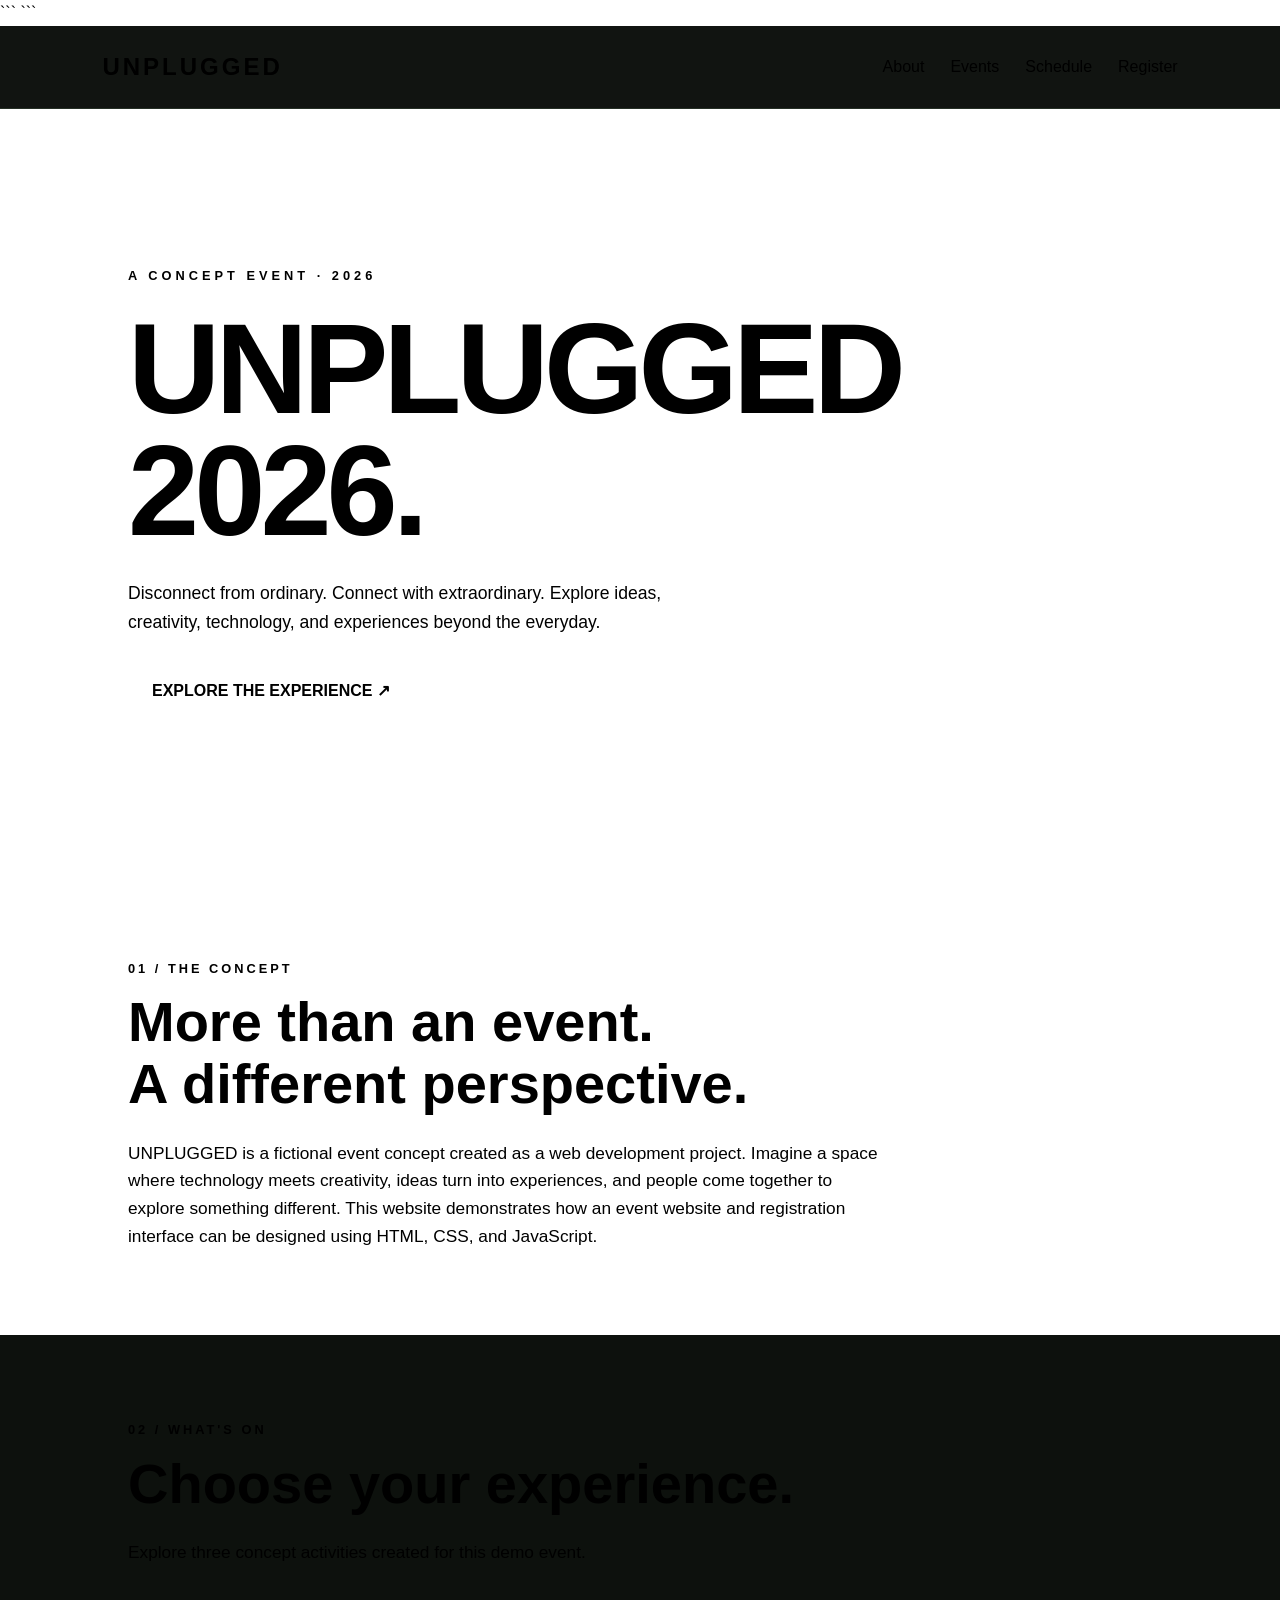
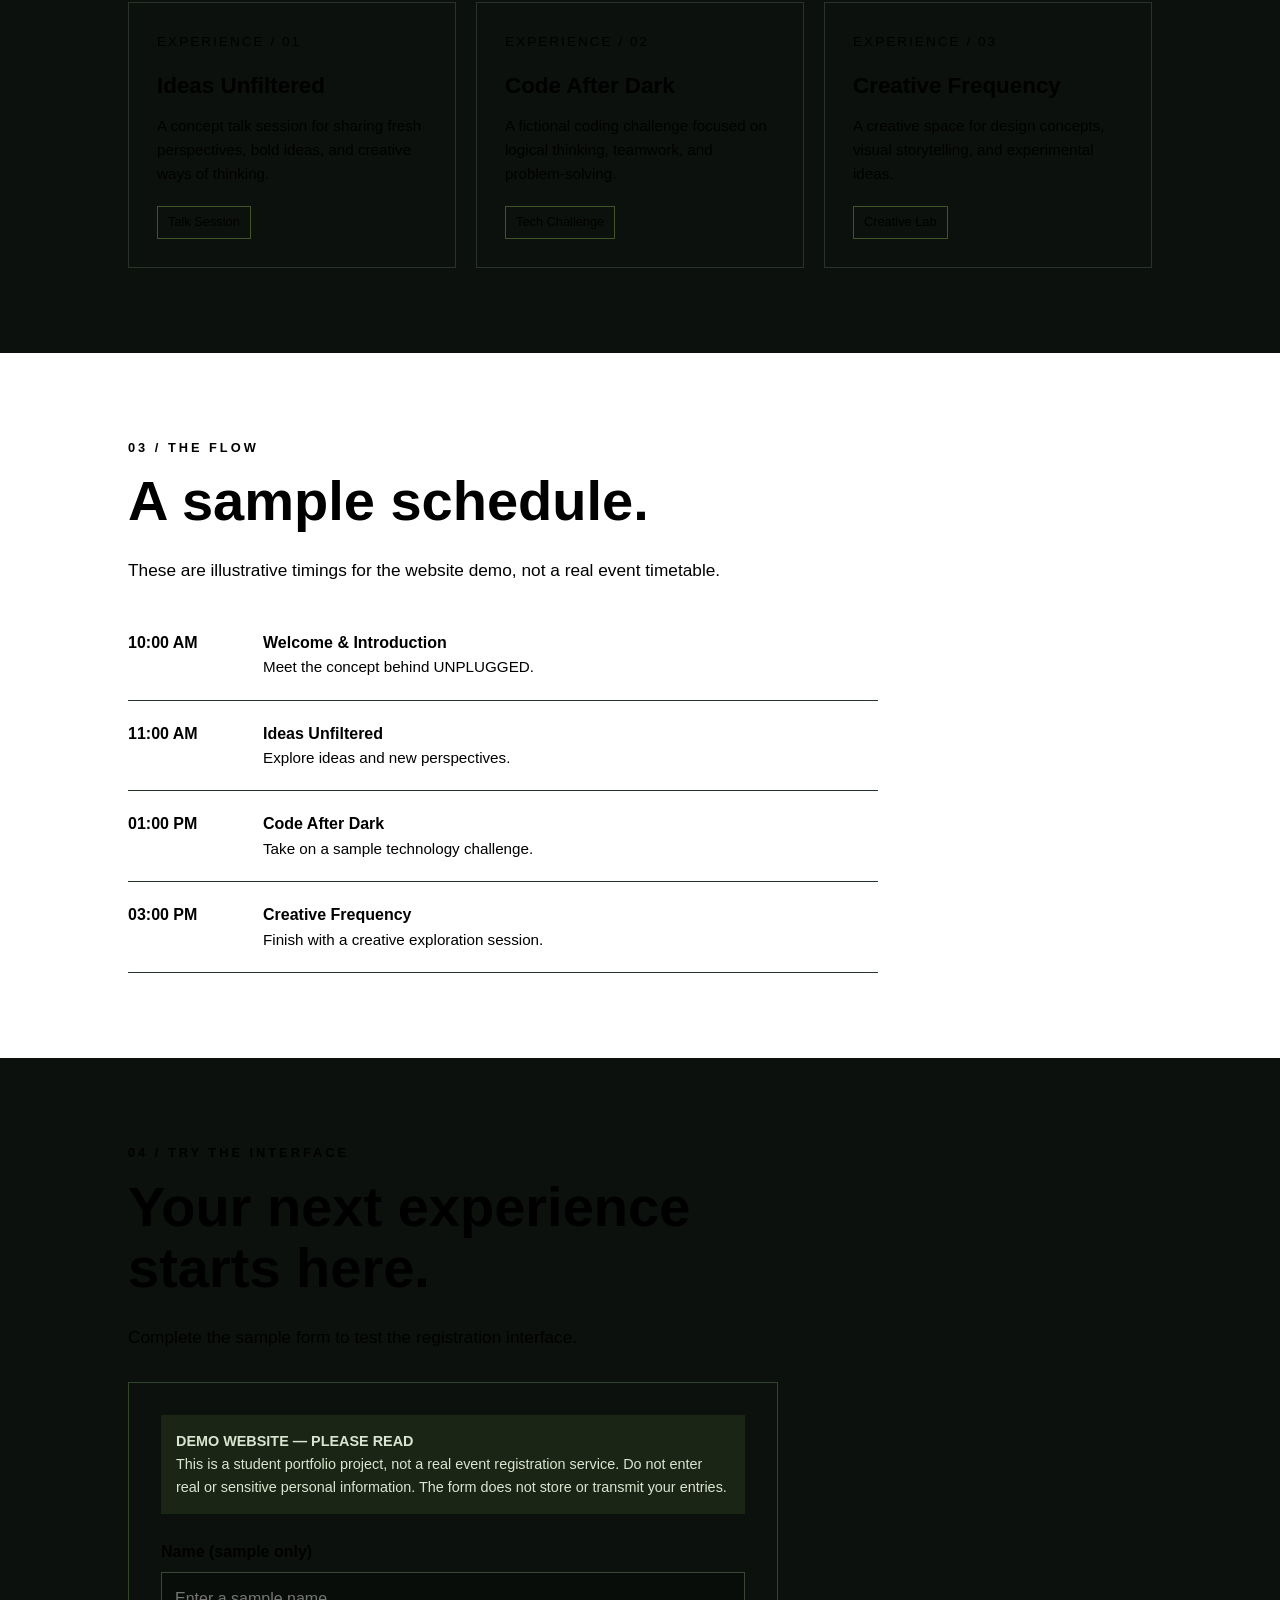
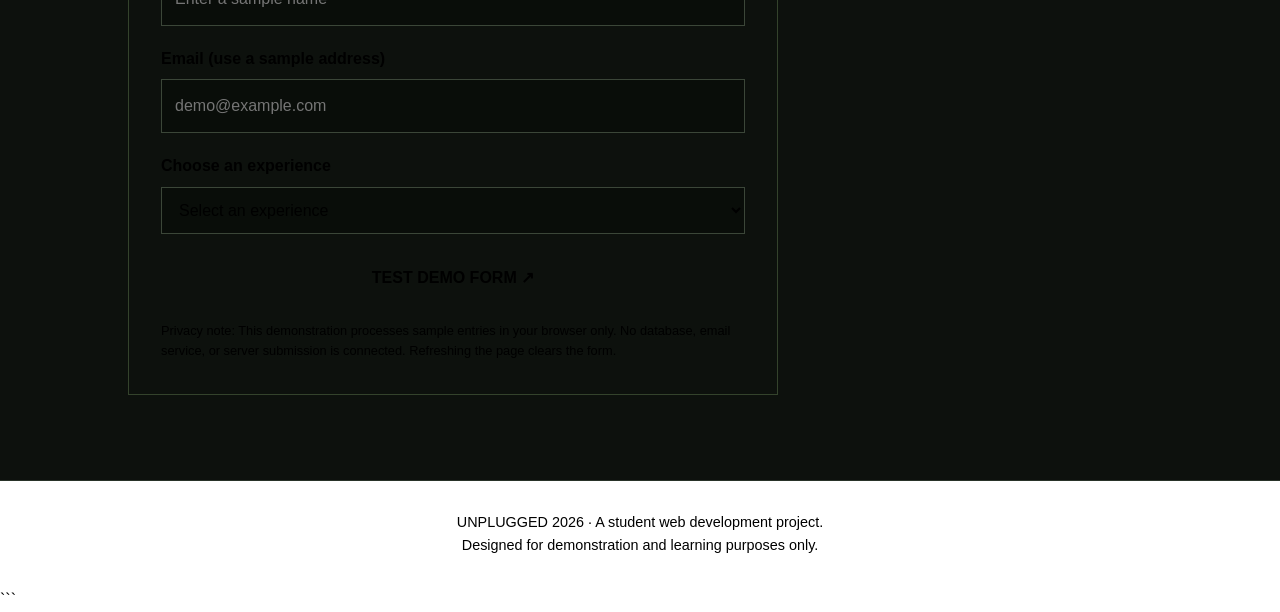
==== event-registration/index.html @ d1bb9f14 "Add initial HTML structure for event registration This file contains the complete HTML structure for" ====
<!DOCTYPE html>

<html lang="en">
<head>
    <meta charset="UTF-8">
    <meta name="viewport" content="width=device-width, initial-scale=1.0">
    <title>UNPLUGGED 2026 | Beyond Ordinary</title>
    <meta name="description" content="Explore UNPLUGGED 2026, a creative event experience. Student project demonstration website.">
    <style>
        * {
            margin: 0;
            padding: 0;
            box-sizing: border-box;
        }

```
    :root {
        --black: #080b08;
        --card: #111711;
        --green: #b6ff00;
        --white: #f4f5f0;
        --muted: #a2aaa0;
    }

    html {
        scroll-behavior: smooth;
    }

    body {
        background: var(--black);
        color: var(--white);
        font-family: Arial, Helvetica, sans-serif;
        line-height: 1.6;
    }

    a {
        color: inherit;
        text-decoration: none;
    }

    nav {
        display: flex;
        justify-content: space-between;
        align-items: center;
        padding: 22px 8%;
        border-bottom: 1px solid #263026;
        position: sticky;
        top: 0;
        background: rgba(8, 11, 8, 0.96);
        z-index: 10;
    }

    .logo {
        font-size: 1.5rem;
        font-weight: 900;
        letter-spacing: 3px;
    }

    .logo span {
        color: var(--green);
    }

    nav ul {
        display: flex;
        gap: 26px;
        list-style: none;
    }

    nav ul a:hover {
        color: var(--green);
    }

    .hero {
        min-height: 85vh;
        display: flex;
        flex-direction: column;
        justify-content: center;
        align-items: flex-start;
        padding: 90px 10%;
        background:
            radial-gradient(ellipse at 85% 30%, #243c14 0%, transparent 35%),
            radial-gradient(ellipse at 10% 90%, #152414 0%, transparent 35%),
            var(--black);
    }

    .eyebrow {
        color: var(--green);
        text-transform: uppercase;
        letter-spacing: 4px;
        font-size: 0.8rem;
        font-weight: bold;
        margin-bottom: 22px;
    }

    h1 {
        font-size: clamp(3.5rem, 12vw, 8rem);
        line-height: 0.95;
        letter-spacing: -5px;
        font-weight: 900;
    }

    h1 span {
        color: var(--green);
    }

    .hero p {
        color: var(--muted);
        max-width: 550px;
        margin: 28px 0;
        font-size: 1.1rem;
    }

    .button {
        display: inline-block;
        padding: 14px 24px;
        background: var(--green);
        color: var(--black);
        font-weight: bold;
        border: 2px solid var(--green);
        transition: 0.25s;
        cursor: pointer;
        font-size: 1rem;
    }

    .button:hover {
        background: transparent;
        color: var(--green);
        transform: translateY(-3px);
    }

    section {
        padding: 85px 10%;
        scroll-margin-top: 75px;
    }

    .section-label {
        color: var(--green);
        font-size: 0.8rem;
        letter-spacing: 3px;
        text-transform: uppercase;
        font-weight: bold;
    }

    h2 {
        font-size: clamp(2rem, 5vw, 3.5rem);
        line-height: 1.1;
        margin: 12px 0 25px;
    }

    .about-text {
        max-width: 750px;
        color: var(--muted);
        font-size: 1.08rem;
    }

    .events {
        background: #0d110d;
    }

    .event-grid {
        display: grid;
        grid-template-columns: repeat(3, 1fr);
        gap: 20px;
        margin-top: 35px;
    }

    .event-card {
        background: var(--card);
        border: 1px solid #293329;
        padding: 28px;
        transition: 0.25s;
    }

    .event-card:hover {
        border-color: var(--green);
        transform: translateY(-6px);
    }

    .event-number {
        color: var(--green);
        font-size: 0.85rem;
        letter-spacing: 2px;
    }

    .event-card h3 {
        font-size: 1.4rem;
        margin: 15px 0 10px;
    }

    .event-card p {
        color: var(--muted);
        font-size: 0.95rem;
    }

    .event-tag {
        display: inline-block;
        margin-top: 20px;
        color: var(--green);
        border: 1px solid #435329;
        padding: 5px 10px;
        font-size: 0.8rem;
    }

    .schedule-list {
        max-width: 750px;
        margin-top: 25px;
    }

    .schedule-item {
        display: flex;
        gap: 25px;
        padding: 20px 0;
        border-bottom: 1px solid #293329;
    }

    .schedule-time {
        color: var(--green);
        min-width: 110px;
        font-weight: bold;
    }

    .schedule-item p {
        color: var(--muted);
        font-size: 0.95rem;
    }

    .registration {
        background: #0d110d;
    }

    .form-box {
        max-width: 650px;
        padding: 32px;
        background: var(--card);
        border: 1px solid #34432c;
        margin-top: 30px;
    }

    .demo-notice {
        padding: 15px;
        background: #1b2515;
        border-left: 4px solid var(--green);
        color: #d9e5d0;
        font-size: 0.9rem;
        margin-bottom: 25px;
    }

    .form-group {
        margin-bottom: 20px;
    }

    label {
        display: block;
        margin-bottom: 8px;
        font-weight: bold;
    }

    input, select {
        width: 100%;
        padding: 13px;
        background: #090d09;
        border: 1px solid #3b4638;
        color: var(--white);
        font: inherit;
        border-radius: 0;
    }

    input:focus, select:focus {
        outline: 1px solid var(--green);
        border-color: var(--green);
    }

    .form-box .button {
        width: 100%;
    }

    #message {
        display: none;
        margin-top: 20px;
        padding: 15px;
        border: 1px solid var(--green);
        color: var(--green);
    }

    .disclaimer {
        font-size: 0.8rem;
        color: var(--muted);
        margin-top: 20px;
    }

    footer {
        text-align: center;
        padding: 30px 8%;
        border-top: 1px solid #293329;
        color: var(--muted);
        font-size: 0.9rem;
    }

    footer span {
        color: var(--green);
    }

    @media (max-width: 750px) {
        nav {
            padding: 18px 5%;
            flex-wrap: wrap;
            gap: 15px;
        }

        nav ul {
            gap: 14px;
            flex-wrap: wrap;
            font-size: 0.85rem;
        }

        .hero {
            padding: 80px 7%;
            min-height: 75vh;
        }

        h1 {
            letter-spacing: -2px;
        }

        section {
            padding: 65px 7%;
        }

        .event-grid {
            grid-template-columns: 1fr;
        }

        .form-box {
            padding: 22px;
        }

        .schedule-item {
            gap: 12px;
        }
    }
</style>
```

</head>

<body>

```
<nav>
    <a href="#home" class="logo">UN<span>PLUGGED</span></a>
    <ul>
        <li><a href="#about">About</a></li>
        <li><a href="#events">Events</a></li>
        <li><a href="#schedule">Schedule</a></li>
        <li><a href="#register">Register</a></li>
    </ul>
</nav>

<header class="hero" id="home">
    <div class="eyebrow">A concept event · 2026</div>
    <h1>UN<span>PLUGGED</span><br>2026.</h1>
    <p>Disconnect from ordinary. Connect with extraordinary. Explore ideas, creativity, technology, and experiences beyond the everyday.</p>
    <a href="#events" class="button">EXPLORE THE EXPERIENCE ↗</a>
</header>

<section id="about">
    <div class="section-label">01 / The Concept</div>
    <h2>More than an event.<br>A different perspective.</h2>
    <p class="about-text">
        UNPLUGGED is a fictional event concept created as a web development project.
        Imagine a space where technology meets creativity, ideas turn into experiences,
        and people come together to explore something different. This website demonstrates
        how an event website and registration interface can be designed using HTML, CSS,
        and JavaScript.
    </p>
</section>

<section class="events" id="events">
    <div class="section-label">02 / What's On</div>
    <h2>Choose your experience.</h2>
    <p class="about-text">Explore three concept activities created for this demo event.</p>

    <div class="event-grid">
        <article class="event-card">
            <div class="event-number">EXPERIENCE / 01</div>
            <h3>Ideas Unfiltered</h3>
            <p>A concept talk session for sharing fresh perspectives, bold ideas, and creative ways of thinking.</p>
            <span class="event-tag">Talk Session</span>
        </article>

        <article class="event-card">
            <div class="event-number">EXPERIENCE / 02</div>
            <h3>Code After Dark</h3>
            <p>A fictional coding challenge focused on logical thinking, teamwork, and problem-solving.</p>
            <span class="event-tag">Tech Challenge</span>
        </article>

        <article class="event-card">
            <div class="event-number">EXPERIENCE / 03</div>
            <h3>Creative Frequency</h3>
            <p>A creative space for design concepts, visual storytelling, and experimental ideas.</p>
            <span class="event-tag">Creative Lab</span>
        </article>
    </div>
</section>

<section id="schedule">
    <div class="section-label">03 / The Flow</div>
    <h2>A sample schedule.</h2>
    <p class="about-text">These are illustrative timings for the website demo, not a real event timetable.</p>

    <div class="schedule-list">
        <div class="schedule-item">
            <div class="schedule-time">10:00 AM</div>
            <div><strong>Welcome & Introduction</strong><p>Meet the concept behind UNPLUGGED.</p></div>
        </div>
        <div class="schedule-item">
            <div class="schedule-time">11:00 AM</div>
            <div><strong>Ideas Unfiltered</strong><p>Explore ideas and new perspectives.</p></div>
        </div>
        <div class="schedule-item">
            <div class="schedule-time">01:00 PM</div>
            <div><strong>Code After Dark</strong><p>Take on a sample technology challenge.</p></div>
        </div>
        <div class="schedule-item">
            <div class="schedule-time">03:00 PM</div>
            <div><strong>Creative Frequency</strong><p>Finish with a creative exploration session.</p></div>
        </div>
    </div>
</section>

<section class="registration" id="register">
    <div class="section-label">04 / Try the Interface</div>
    <h2>Your next experience<br>starts here.</h2>
    <p class="about-text">Complete the sample form to test the registration interface.</p>

    <div class="form-box">
        <div class="demo-notice">
            <strong>DEMO WEBSITE — PLEASE READ</strong><br>
            This is a student portfolio project, not a real event registration service.
            Do not enter real or sensitive personal information. The form does not store
            or transmit your entries.
        </div>

        <form id="registrationForm">
            <div class="form-group">
                <label for="name">Name (sample only)</label>
                <input type="text" id="name" name="name" placeholder="Enter a sample name" required>
            </div>

            <div class="form-group">
                <label for="email">Email (use a sample address)</label>
                <input type="email" id="email" name="email" placeholder="demo@example.com" required>
            </div>

            <div class="form-group">
                <label for="event">Choose an experience</label>
                <select id="event" name="event" required>
                    <option value="">Select an experience</option>
                    <option value="Ideas Unfiltered">Ideas Unfiltered</option>
                    <option value="Code After Dark">Code After Dark</option>
                    <option value="Creative Frequency">Creative Frequency</option>
                </select>
            </div>

            <button type="submit" class="button">TEST DEMO FORM ↗</button>
        </form>

        <div id="message" role="status" aria-live="polite"></div>

        <p class="disclaimer">
            Privacy note: This demonstration processes sample entries in your browser only.
            No database, email service, or server submission is connected. Refreshing the
            page clears the form.
        </p>
    </div>
</section>

<footer>
    <p>UN<span>PLUGGED</span> 2026 · A student web development project.</p>
    <p>Designed for demonstration and learning purposes only.</p>
</footer>

<script>
    const form = document.getElementById("registrationForm");
    const message = document.getElementById("message");

    form.addEventListener("submit", function (event) {
        event.preventDefault();

        const name = document.getElementById("name").value.trim();
        const email = document.getElementById("email").value.trim();
        const selectedEvent = document.getElementById("event").value;

        if (!name || !email || !selectedEvent) {
            message.style.display = "block";
            message.textContent = "Please complete all fields to test the demo.";
            return;
        }

        message.style.display = "block";
        message.textContent =
            "Demo successful! The form works, but no registration was saved or sent. Thank you for testing UNPLUGGED.";

        form.reset();
    });
</script>
```

</body>
</html>
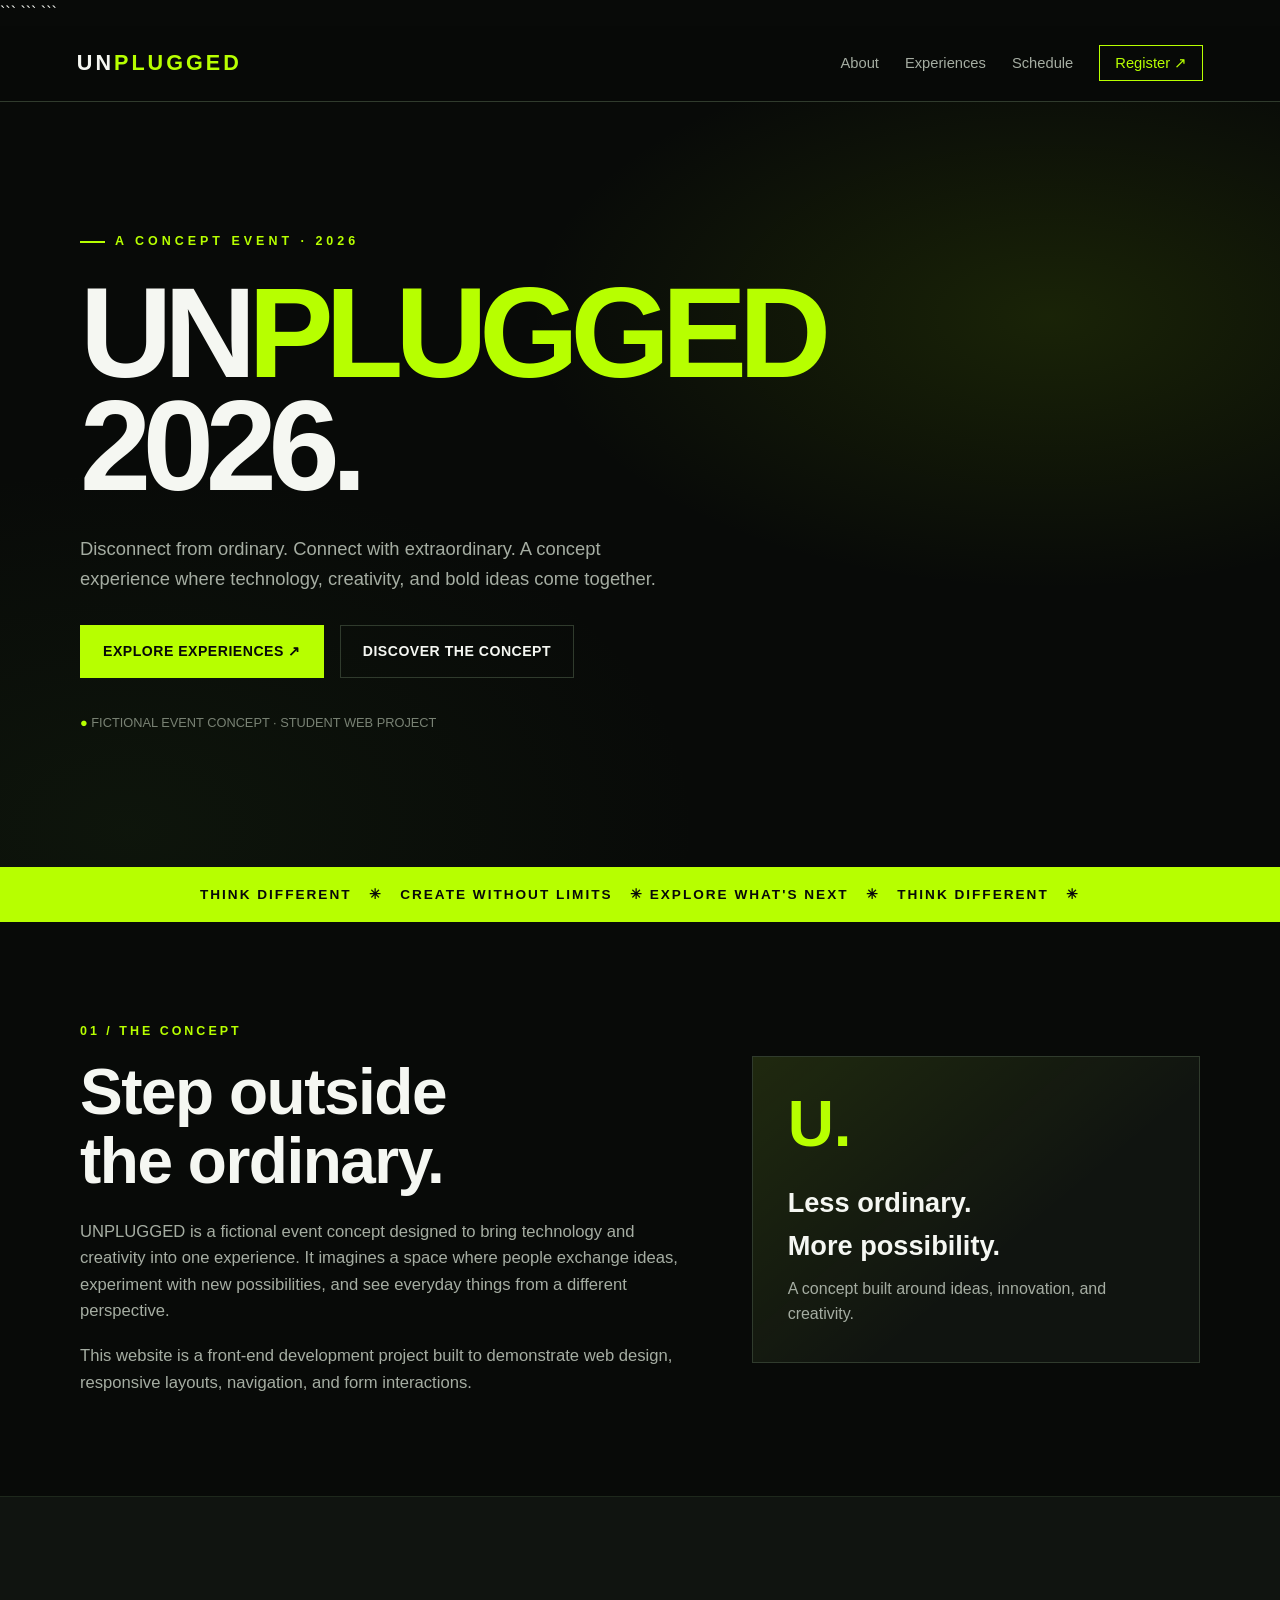
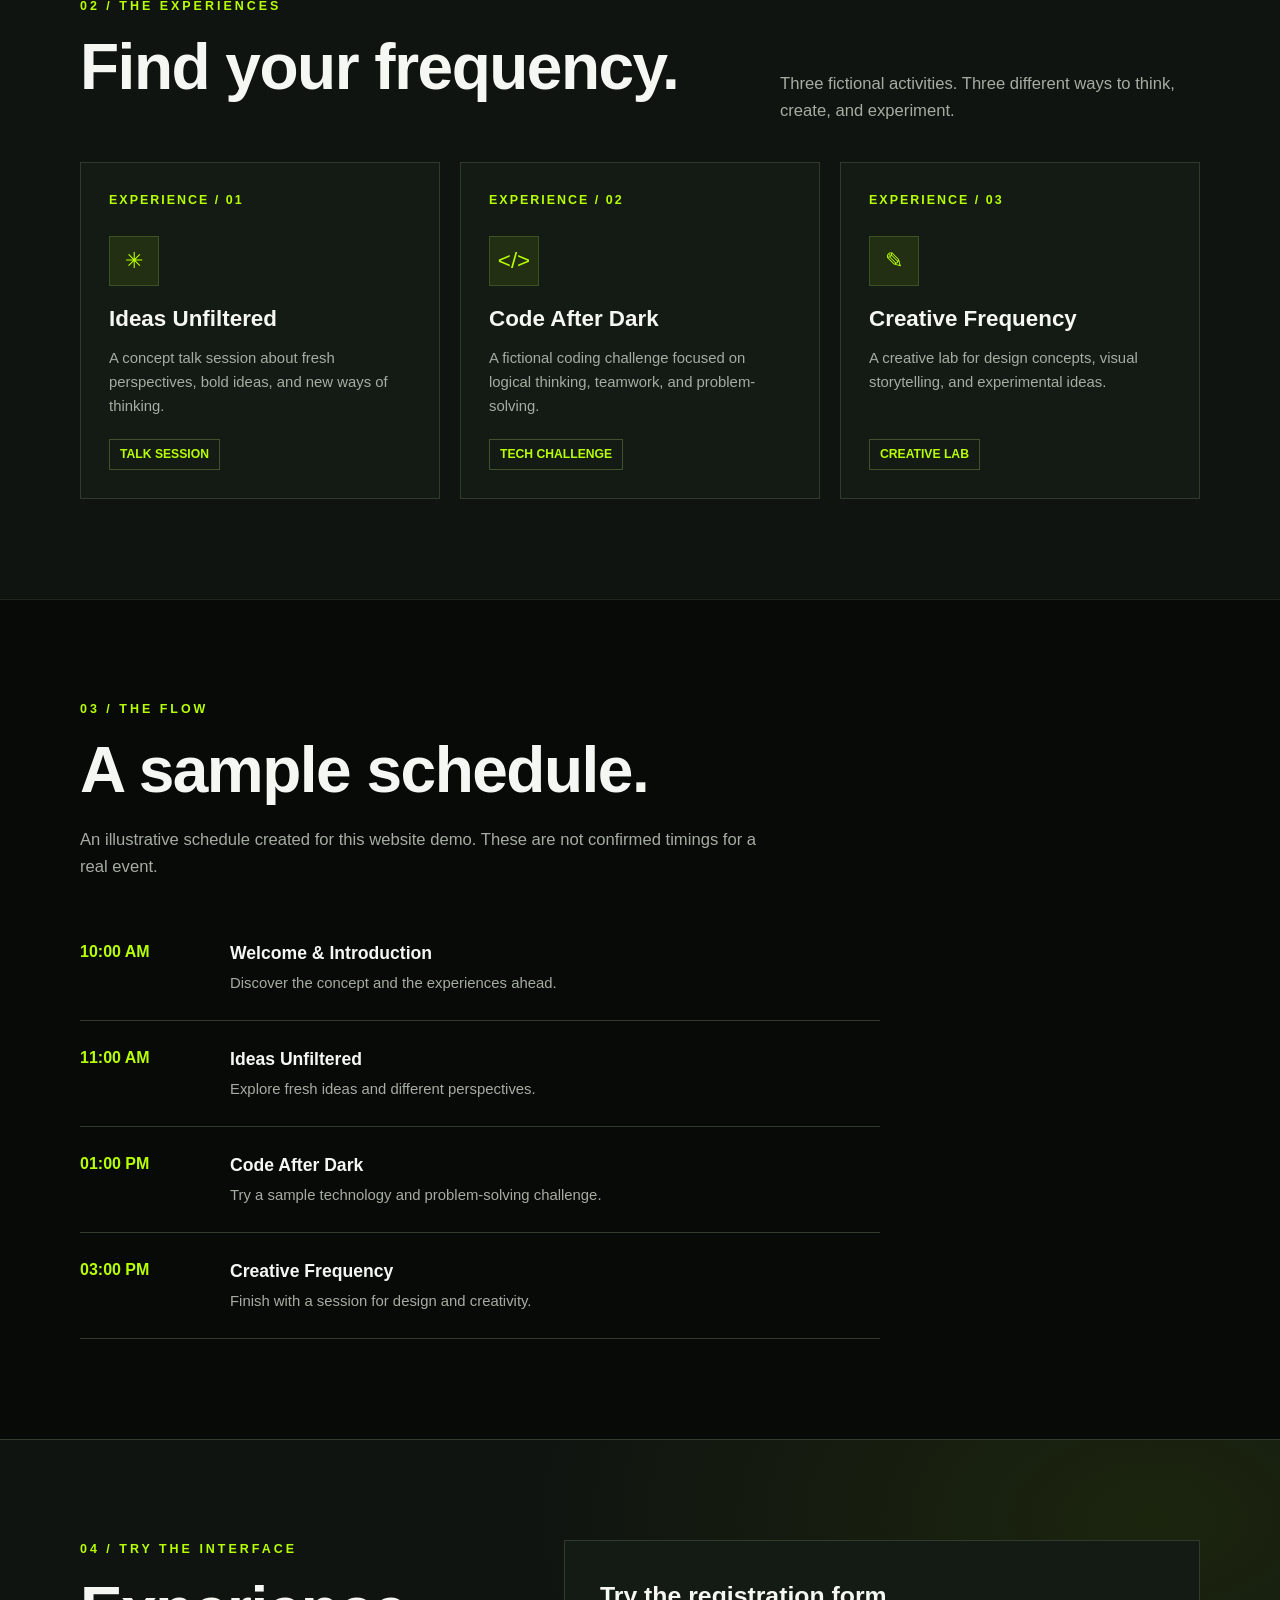
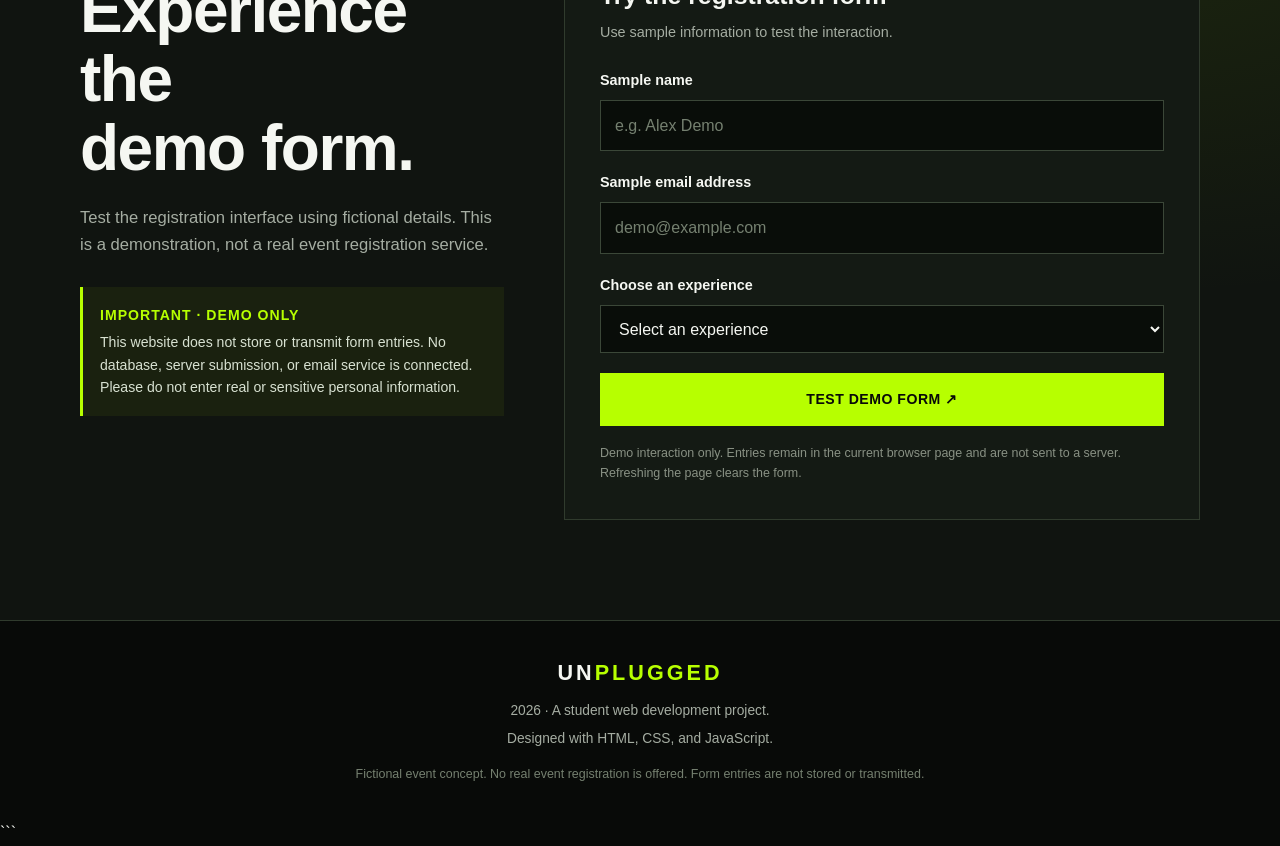
==== commit 280192fc: "Revise event registration page content and styles Updated the event registration page with new title" ====
--- a/event-registration/index.html
+++ b/event-registration/index.html
@@ -4,30 +4,36 @@
 <head>
     <meta charset="UTF-8">
     <meta name="viewport" content="width=device-width, initial-scale=1.0">
-    <title>UNPLUGGED 2026 | Beyond Ordinary</title>
-    <meta name="description" content="Explore UNPLUGGED 2026, a creative event experience. Student project demonstration website.">
-    <style>
-        * {
-            margin: 0;
-            padding: 0;
-            box-sizing: border-box;
-        }
 
 ```
+<title>UNPLUGGED 2026 | Disconnect From Ordinary</title>
+
+<meta name="description" content="Discover UNPLUGGED 2026, a fictional event concept featuring technology, creativity, and interactive experiences.">
+
+<style>
     :root {
-        --black: #080b08;
-        --card: #111711;
-        --green: #b6ff00;
-        --white: #f4f5f0;
-        --muted: #a2aaa0;
+        --black: #080a08;
+        --dark: #101410;
+        --card: #141a14;
+        --green: #b7ff00;
+        --white: #f5f7f2;
+        --muted: #a5ada2;
+        --border: #303b2d;
+    }
+
+    * {
+        margin: 0;
+        padding: 0;
+        box-sizing: border-box;
     }
 
     html {
         scroll-behavior: smooth;
+        scroll-padding-top: 90px;
     }
 
     body {
-        background: var(--black);
+        background-color: var(--black);
         color: var(--white);
         font-family: Arial, Helvetica, sans-serif;
         line-height: 1.6;
@@ -38,234 +44,434 @@
         text-decoration: none;
     }
 
-    nav {
+    button,
+    input,
+    select {
+        font: inherit;
+    }
+
+    .container {
+        width: min(1120px, 88%);
+        margin: 0 auto;
+    }
+
+    .navbar {
+        min-height: 76px;
+        display: flex;
+        align-items: center;
+        justify-content: space-between;
+        gap: 24px;
+        padding: 18px 6%;
+        background: rgba(8, 10, 8, 0.97);
+        border-bottom: 1px solid var(--border);
+        position: sticky;
+        top: 0;
+        z-index: 100;
+    }
+
+    .logo {
+        font-size: 1.35rem;
+        font-weight: 900;
+        letter-spacing: 3px;
+        white-space: nowrap;
+    }
+
+    .logo span {
+        color: var(--green);
+    }
+
+    .nav-links {
+        display: flex;
+        align-items: center;
+        gap: 26px;
+        list-style: none;
+    }
+
+    .nav-links a {
+        color: var(--muted);
+        font-size: 0.92rem;
+        transition: color 0.2s ease;
+    }
+
+    .nav-links a:hover {
+        color: var(--green);
+    }
+
+    .nav-button {
+        border: 1px solid var(--green);
+        color: var(--green) !important;
+        padding: 9px 15px;
+    }
+
+    .hero {
+        min-height: 670px;
+        min-height: 85vh;
+        display: flex;
+        align-items: center;
+        position: relative;
+        overflow: hidden;
+        background:
+            radial-gradient(ellipse at 82% 28%, rgba(112, 160, 0, 0.17), transparent 35%),
+            radial-gradient(ellipse at 10% 95%, rgba(55, 100, 35, 0.12), transparent 35%),
+            var(--black);
+    }
+
+    .hero-content {
+        padding-top: 80px;
+        padding-bottom: 90px;
+        position: relative;
+        z-index: 1;
+    }
+
+    .eyebrow {
+        display: inline-flex;
+        align-items: center;
+        gap: 10px;
+        color: var(--green);
+        font-size: 0.78rem;
+        font-weight: 700;
+        text-transform: uppercase;
+        letter-spacing: 4px;
+        margin-bottom: 25px;
+    }
+
+    .eyebrow::before {
+        content: "";
+        display: inline-block;
+        width: 25px;
+        height: 2px;
+        background: var(--green);
+    }
+
+    h1 {
+        font-size: clamp(3.4rem, 10.5vw, 8rem);
+        font-weight: 900;
+        line-height: 0.88;
+        letter-spacing: -0.065em;
+    }
+
+    h1 span {
+        color: var(--green);
+    }
+
+    .hero-description {
+        max-width: 590px;
+        margin: 32px 0;
+        color: var(--muted);
+        font-size: clamp(1rem, 2vw, 1.15rem);
+    }
+
+    .hero-actions {
+        display: flex;
+        flex-wrap: wrap;
+        align-items: center;
+        gap: 16px;
+    }
+
+    .button {
+        display: inline-block;
+        padding: 14px 22px;
+        border: 1px solid var(--green);
+        background: var(--green);
+        color: var(--black);
+        font-weight: 800;
+        font-size: 0.88rem;
+        letter-spacing: 0.5px;
+        cursor: pointer;
+        transition: transform 0.2s ease, background 0.2s ease, color 0.2s ease;
+    }
+
+    .button:hover {
+        transform: translateY(-3px);
+        background: transparent;
+        color: var(--green);
+    }
+
+    .button-outline {
+        background: transparent;
+        color: var(--white);
+        border-color: var(--border);
+    }
+
+    .button-outline:hover {
+        color: var(--green);
+        border-color: var(--green);
+    }
+
+    .hero-note {
+        margin-top: 35px;
+        color: #798274;
+        font-size: 0.8rem;
+    }
+
+    .hero-note span {
+        color: var(--green);
+    }
+
+    .ticker {
+        overflow: hidden;
+        white-space: nowrap;
+        padding: 17px 0;
+        background: var(--green);
+        color: var(--black);
+        font-size: 0.85rem;
+        font-weight: 900;
+        letter-spacing: 2px;
+        text-align: center;
+    }
+
+    section {
+        padding: 100px 0;
+    }
+
+    .section-label {
+        color: var(--green);
+        font-size: 0.78rem;
+        font-weight: 800;
+        letter-spacing: 3px;
+        text-transform: uppercase;
+    }
+
+    h2 {
+        font-size: clamp(2.2rem, 5vw, 4rem);
+        line-height: 1.08;
+        letter-spacing: -1.5px;
+        margin: 16px 0 22px;
+    }
+
+    .section-description {
+        max-width: 700px;
+        color: var(--muted);
+        font-size: 1.04rem;
+    }
+
+    .about-grid {
+        display: grid;
+        grid-template-columns: 1.15fr 0.85fr;
+        gap: 65px;
+        align-items: center;
+    }
+
+    .about-panel {
+        min-height: 290px;
+        padding: 35px;
+        display: flex;
+        flex-direction: column;
+        justify-content: space-between;
+        background:
+            linear-gradient(140deg, rgba(183, 255, 0, 0.09), transparent 60%),
+            var(--dark);
+        border: 1px solid var(--border);
+    }
+
+    .about-symbol {
+        color: var(--green);
+        font-size: 4rem;
+        font-weight: 900;
+        line-height: 1;
+    }
+
+    .about-panel h3 {
+        font-size: 1.7rem;
+        margin-top: 25px;
+    }
+
+    .about-panel p {
+        color: var(--muted);
+        margin-top: 8px;
+    }
+
+    .events-section {
+        background: var(--dark);
+        border-top: 1px solid #1e281c;
+        border-bottom: 1px solid #1e281c;
+    }
+
+    .section-heading {
         display: flex;
         justify-content: space-between;
-        align-items: center;
-        padding: 22px 8%;
-        border-bottom: 1px solid #263026;
-        position: sticky;
-        top: 0;
-        background: rgba(8, 11, 8, 0.96);
-        z-index: 10;
-    }
-
-    .logo {
-        font-size: 1.5rem;
-        font-weight: 900;
-        letter-spacing: 3px;
-    }
-
-    .logo span {
-        color: var(--green);
-    }
-
-    nav ul {
-        display: flex;
-        gap: 26px;
-        list-style: none;
-    }
-
-    nav ul a:hover {
-        color: var(--green);
-    }
-
-    .hero {
-        min-height: 85vh;
+        align-items: end;
+        gap: 30px;
+        margin-bottom: 38px;
+    }
+
+    .section-heading .section-description {
+        max-width: 420px;
+    }
+
+    .event-grid {
+        display: grid;
+        grid-template-columns: repeat(3, minmax(0, 1fr));
+        gap: 20px;
+    }
+
+    .event-card {
+        min-height: 300px;
         display: flex;
         flex-direction: column;
-        justify-content: center;
         align-items: flex-start;
-        padding: 90px 10%;
-        background:
-            radial-gradient(ellipse at 85% 30%, #243c14 0%, transparent 35%),
-            radial-gradient(ellipse at 10% 90%, #152414 0%, transparent 35%),
-            var(--black);
-    }
-
-    .eyebrow {
-        color: var(--green);
-        text-transform: uppercase;
-        letter-spacing: 4px;
-        font-size: 0.8rem;
-        font-weight: bold;
-        margin-bottom: 22px;
-    }
-
-    h1 {
-        font-size: clamp(3.5rem, 12vw, 8rem);
-        line-height: 0.95;
-        letter-spacing: -5px;
-        font-weight: 900;
-    }
-
-    h1 span {
-        color: var(--green);
-    }
-
-    .hero p {
-        color: var(--muted);
-        max-width: 550px;
-        margin: 28px 0;
-        font-size: 1.1rem;
-    }
-
-    .button {
-        display: inline-block;
-        padding: 14px 24px;
-        background: var(--green);
-        color: var(--black);
-        font-weight: bold;
-        border: 2px solid var(--green);
-        transition: 0.25s;
-        cursor: pointer;
-        font-size: 1rem;
-    }
-
-    .button:hover {
-        background: transparent;
-        color: var(--green);
-        transform: translateY(-3px);
-    }
-
-    section {
-        padding: 85px 10%;
-        scroll-margin-top: 75px;
-    }
-
-    .section-label {
-        color: var(--green);
-        font-size: 0.8rem;
-        letter-spacing: 3px;
-        text-transform: uppercase;
-        font-weight: bold;
-    }
-
-    h2 {
-        font-size: clamp(2rem, 5vw, 3.5rem);
-        line-height: 1.1;
-        margin: 12px 0 25px;
-    }
-
-    .about-text {
-        max-width: 750px;
-        color: var(--muted);
-        font-size: 1.08rem;
-    }
-
-    .events {
-        background: #0d110d;
-    }
-
-    .event-grid {
+        padding: 28px;
+        background: var(--card);
+        border: 1px solid var(--border);
+        transition: transform 0.25s ease, border-color 0.25s ease;
+    }
+
+    .event-card:hover {
+        transform: translateY(-7px);
+        border-color: var(--green);
+    }
+
+    .event-number {
+        color: var(--green);
+        font-size: 0.78rem;
+        letter-spacing: 2px;
+        font-weight: 800;
+    }
+
+    .event-icon {
+        width: 50px;
+        height: 50px;
+        margin: 25px 0 15px;
         display: grid;
-        grid-template-columns: repeat(3, 1fr);
-        gap: 20px;
-        margin-top: 35px;
-    }
-
-    .event-card {
-        background: var(--card);
-        border: 1px solid #293329;
-        padding: 28px;
-        transition: 0.25s;
-    }
-
-    .event-card:hover {
-        border-color: var(--green);
-        transform: translateY(-6px);
-    }
-
-    .event-number {
-        color: var(--green);
-        font-size: 0.85rem;
-        letter-spacing: 2px;
+        place-items: center;
+        background: rgba(183, 255, 0, 0.09);
+        border: 1px solid #3e5122;
+        color: var(--green);
+        font-size: 1.4rem;
     }
 
     .event-card h3 {
         font-size: 1.4rem;
-        margin: 15px 0 10px;
+        margin-bottom: 10px;
     }
 
     .event-card p {
         color: var(--muted);
-        font-size: 0.95rem;
+        font-size: 0.93rem;
+        margin-bottom: 20px;
     }
 
     .event-tag {
-        display: inline-block;
-        margin-top: 20px;
-        color: var(--green);
-        border: 1px solid #435329;
+        margin-top: auto;
         padding: 5px 10px;
-        font-size: 0.8rem;
+        color: var(--green);
+        border: 1px solid #40512b;
+        font-size: 0.76rem;
+        font-weight: 700;
     }
 
     .schedule-list {
-        max-width: 750px;
-        margin-top: 25px;
+        max-width: 800px;
+        margin-top: 35px;
     }
 
     .schedule-item {
-        display: flex;
+        display: grid;
+        grid-template-columns: 125px 1fr;
         gap: 25px;
-        padding: 20px 0;
-        border-bottom: 1px solid #293329;
+        padding: 24px 0;
+        border-bottom: 1px solid var(--border);
     }
 
     .schedule-time {
         color: var(--green);
-        min-width: 110px;
-        font-weight: bold;
+        font-weight: 800;
+    }
+
+    .schedule-item h3 {
+        font-size: 1.1rem;
+        margin-bottom: 5px;
     }
 
     .schedule-item p {
         color: var(--muted);
-        font-size: 0.95rem;
-    }
-
-    .registration {
-        background: #0d110d;
+        font-size: 0.93rem;
+    }
+
+    .registration-section {
+        background:
+            radial-gradient(ellipse at 90% 10%, rgba(112, 160, 0, 0.12), transparent 38%),
+            var(--dark);
+        border-top: 1px solid var(--border);
+    }
+
+    .registration-layout {
+        display: grid;
+        grid-template-columns: 0.8fr 1.2fr;
+        gap: 60px;
+        align-items: start;
+    }
+
+    .registration-copy {
+        position: sticky;
+        top: 110px;
+    }
+
+    .privacy-notice {
+        padding: 17px;
+        margin-top: 28px;
+        background: rgba(183, 255, 0, 0.06);
+        border-left: 3px solid var(--green);
+        color: #d8e1d1;
+        font-size: 0.88rem;
+    }
+
+    .privacy-notice strong {
+        display: block;
+        color: var(--green);
+        margin-bottom: 5px;
+        letter-spacing: 1px;
     }
 
     .form-box {
-        max-width: 650px;
-        padding: 32px;
+        padding: 35px;
         background: var(--card);
-        border: 1px solid #34432c;
-        margin-top: 30px;
-    }
-
-    .demo-notice {
-        padding: 15px;
-        background: #1b2515;
-        border-left: 4px solid var(--green);
-        color: #d9e5d0;
+        border: 1px solid var(--border);
+    }
+
+    .form-heading {
+        margin-bottom: 25px;
+    }
+
+    .form-heading h3 {
+        font-size: 1.55rem;
+    }
+
+    .form-heading p {
+        color: var(--muted);
         font-size: 0.9rem;
-        margin-bottom: 25px;
+        margin-top: 5px;
     }
 
     .form-group {
         margin-bottom: 20px;
     }
 
-    label {
+    .form-group label {
         display: block;
         margin-bottom: 8px;
-        font-weight: bold;
-    }
-
-    input, select {
+        font-size: 0.9rem;
+        font-weight: 700;
+    }
+
+    .form-group input,
+    .form-group select {
+        display: block;
         width: 100%;
-        padding: 13px;
+        min-height: 48px;
+        padding: 12px 14px;
+        border: 1px solid #3b4738;
+        border-radius: 0;
         background: #090d09;
-        border: 1px solid #3b4638;
         color: var(--white);
-        font: inherit;
-        border-radius: 0;
-    }
-
-    input:focus, select:focus {
+    }
+
+    .form-group input::placeholder {
+        color: #758070;
+    }
+
+    .form-group input:focus,
+    .form-group select:focus {
         outline: 1px solid var(--green);
         border-color: var(--green);
     }
@@ -274,68 +480,149 @@
         width: 100%;
     }
 
-    #message {
+    .form-status {
         display: none;
+        padding: 16px;
         margin-top: 20px;
-        padding: 15px;
         border: 1px solid var(--green);
         color: var(--green);
-    }
-
-    .disclaimer {
-        font-size: 0.8rem;
+        overflow-wrap: anywhere;
+    }
+
+    .form-status.error {
+        color: #ffb6a8;
+        border-color: #ff8066;
+    }
+
+    .form-footnote {
+        margin-top: 18px;
+        color: #899184;
+        font-size: 0.78rem;
+    }
+
+    .footer {
+        padding: 35px 6%;
+        border-top: 1px solid var(--border);
+        text-align: center;
         color: var(--muted);
-        margin-top: 20px;
-    }
-
-    footer {
-        text-align: center;
-        padding: 30px 8%;
-        border-top: 1px solid #293329;
-        color: var(--muted);
-        font-size: 0.9rem;
-    }
-
-    footer span {
-        color: var(--green);
-    }
-
-    @media (max-width: 750px) {
-        nav {
-            padding: 18px 5%;
+        font-size: 0.86rem;
+    }
+
+    .footer .logo {
+        display: inline-block;
+        margin-bottom: 10px;
+        color: var(--white);
+    }
+
+    .footer p + p {
+        margin-top: 6px;
+    }
+
+    .footer .footer-note {
+        margin-top: 15px;
+        color: #758070;
+        font-size: 0.78rem;
+    }
+
+    @media (max-width: 850px) {
+        .navbar {
+            padding: 17px 5%;
+        }
+
+        .nav-links {
+            gap: 15px;
+        }
+
+        .nav-links a {
+            font-size: 0.83rem;
+        }
+
+        .about-grid,
+        .registration-layout {
+            grid-template-columns: 1fr;
+            gap: 35px;
+        }
+
+        .registration-copy {
+            position: static;
+        }
+
+        .event-grid {
+            grid-template-columns: repeat(2, minmax(0, 1fr));
+        }
+
+        .section-heading {
+            display: block;
+        }
+    }
+
+    @media (max-width: 560px) {
+        .navbar {
+            align-items: flex-start;
+            flex-direction: column;
+            gap: 14px;
+        }
+
+        .nav-links {
+            width: 100%;
             flex-wrap: wrap;
-            gap: 15px;
-        }
-
-        nav ul {
-            gap: 14px;
-            flex-wrap: wrap;
-            font-size: 0.85rem;
+            gap: 12px 18px;
         }
 
         .hero {
-            padding: 80px 7%;
-            min-height: 75vh;
+            min-height: 650px;
+            min-height: 78vh;
+        }
+
+        .hero-content {
+            padding-top: 65px;
+            padding-bottom: 65px;
         }
 
         h1 {
-            letter-spacing: -2px;
+            font-size: clamp(3.2rem, 15vw, 5.2rem);
+            letter-spacing: -0.06em;
         }
 
         section {
-            padding: 65px 7%;
+            padding: 70px 0;
         }
 
         .event-grid {
             grid-template-columns: 1fr;
         }
 
+        .event-card {
+            min-height: 260px;
+        }
+
+        .schedule-item {
+            grid-template-columns: 1fr;
+            gap: 6px;
+        }
+
         .form-box {
             padding: 22px;
         }
 
-        .schedule-item {
-            gap: 12px;
+        .about-panel {
+            padding: 25px;
+        }
+
+        .ticker {
+            font-size: 0.73rem;
+        }
+    }
+
+    @media (prefers-reduced-motion: reduce) {
+        html {
+            scroll-behavior: auto;
+        }
+
+        *,
+        *::before,
+        *::after {
+            transition-duration: 0.01ms !important;
         }
     }
 </style>
@@ -346,163 +633,300 @@
 <body>
 
 ```
-<nav>
+<nav class="navbar">
     <a href="#home" class="logo">UN<span>PLUGGED</span></a>
-    <ul>
+
+    <ul class="nav-links">
         <li><a href="#about">About</a></li>
-        <li><a href="#events">Events</a></li>
+        <li><a href="#events">Experiences</a></li>
         <li><a href="#schedule">Schedule</a></li>
-        <li><a href="#register">Register</a></li>
+        <li><a href="#register" class="nav-button">Register ↗</a></li>
     </ul>
 </nav>
 
 <header class="hero" id="home">
-    <div class="eyebrow">A concept event · 2026</div>
-    <h1>UN<span>PLUGGED</span><br>2026.</h1>
-    <p>Disconnect from ordinary. Connect with extraordinary. Explore ideas, creativity, technology, and experiences beyond the everyday.</p>
-    <a href="#events" class="button">EXPLORE THE EXPERIENCE ↗</a>
-</header>
-
-<section id="about">
-    <div class="section-label">01 / The Concept</div>
-    <h2>More than an event.<br>A different perspective.</h2>
-    <p class="about-text">
-        UNPLUGGED is a fictional event concept created as a web development project.
-        Imagine a space where technology meets creativity, ideas turn into experiences,
-        and people come together to explore something different. This website demonstrates
-        how an event website and registration interface can be designed using HTML, CSS,
-        and JavaScript.
-    </p>
-</section>
-
-<section class="events" id="events">
-    <div class="section-label">02 / What's On</div>
-    <h2>Choose your experience.</h2>
-    <p class="about-text">Explore three concept activities created for this demo event.</p>
-
-    <div class="event-grid">
-        <article class="event-card">
-            <div class="event-number">EXPERIENCE / 01</div>
-            <h3>Ideas Unfiltered</h3>
-            <p>A concept talk session for sharing fresh perspectives, bold ideas, and creative ways of thinking.</p>
-            <span class="event-tag">Talk Session</span>
-        </article>
-
-        <article class="event-card">
-            <div class="event-number">EXPERIENCE / 02</div>
-            <h3>Code After Dark</h3>
-            <p>A fictional coding challenge focused on logical thinking, teamwork, and problem-solving.</p>
-            <span class="event-tag">Tech Challenge</span>
-        </article>
-
-        <article class="event-card">
-            <div class="event-number">EXPERIENCE / 03</div>
-            <h3>Creative Frequency</h3>
-            <p>A creative space for design concepts, visual storytelling, and experimental ideas.</p>
-            <span class="event-tag">Creative Lab</span>
-        </article>
-    </div>
-</section>
-
-<section id="schedule">
-    <div class="section-label">03 / The Flow</div>
-    <h2>A sample schedule.</h2>
-    <p class="about-text">These are illustrative timings for the website demo, not a real event timetable.</p>
-
-    <div class="schedule-list">
-        <div class="schedule-item">
-            <div class="schedule-time">10:00 AM</div>
-            <div><strong>Welcome & Introduction</strong><p>Meet the concept behind UNPLUGGED.</p></div>
+    <div class="container hero-content">
+        <div class="eyebrow">A concept event · 2026</div>
+
+        <h1>UN<span>PLUGGED</span><br>2026.</h1>
+
+        <p class="hero-description">
+            Disconnect from ordinary. Connect with extraordinary.
+            A concept experience where technology, creativity, and
+            bold ideas come together.
+        </p>
+
+        <div class="hero-actions">
+            <a href="#events" class="button">EXPLORE EXPERIENCES ↗</a>
+            <a href="#about" class="button button-outline">DISCOVER THE CONCEPT</a>
         </div>
-        <div class="schedule-item">
-            <div class="schedule-time">11:00 AM</div>
-            <div><strong>Ideas Unfiltered</strong><p>Explore ideas and new perspectives.</p></div>
-        </div>
-        <div class="schedule-item">
-            <div class="schedule-time">01:00 PM</div>
-            <div><strong>Code After Dark</strong><p>Take on a sample technology challenge.</p></div>
-        </div>
-        <div class="schedule-item">
-            <div class="schedule-time">03:00 PM</div>
-            <div><strong>Creative Frequency</strong><p>Finish with a creative exploration session.</p></div>
-        </div>
-    </div>
-</section>
-
-<section class="registration" id="register">
-    <div class="section-label">04 / Try the Interface</div>
-    <h2>Your next experience<br>starts here.</h2>
-    <p class="about-text">Complete the sample form to test the registration interface.</p>
-
-    <div class="form-box">
-        <div class="demo-notice">
-            <strong>DEMO WEBSITE — PLEASE READ</strong><br>
-            This is a student portfolio project, not a real event registration service.
-            Do not enter real or sensitive personal information. The form does not store
-            or transmit your entries.
-        </div>
-
-        <form id="registrationForm">
-            <div class="form-group">
-                <label for="name">Name (sample only)</label>
-                <input type="text" id="name" name="name" placeholder="Enter a sample name" required>
-            </div>
-
-            <div class="form-group">
-                <label for="email">Email (use a sample address)</label>
-                <input type="email" id="email" name="email" placeholder="demo@example.com" required>
-            </div>
-
-            <div class="form-group">
-                <label for="event">Choose an experience</label>
-                <select id="event" name="event" required>
-                    <option value="">Select an experience</option>
-                    <option value="Ideas Unfiltered">Ideas Unfiltered</option>
-                    <option value="Code After Dark">Code After Dark</option>
-                    <option value="Creative Frequency">Creative Frequency</option>
-                </select>
-            </div>
-
-            <button type="submit" class="button">TEST DEMO FORM ↗</button>
-        </form>
-
-        <div id="message" role="status" aria-live="polite"></div>
-
-        <p class="disclaimer">
-            Privacy note: This demonstration processes sample entries in your browser only.
-            No database, email service, or server submission is connected. Refreshing the
-            page clears the form.
+
+        <p class="hero-note">
+            <span>●</span> FICTIONAL EVENT CONCEPT · STUDENT WEB PROJECT
         </p>
     </div>
-</section>
-
-<footer>
-    <p>UN<span>PLUGGED</span> 2026 · A student web development project.</p>
-    <p>Designed for demonstration and learning purposes only.</p>
+</header>
+
+<div class="ticker">
+    THINK DIFFERENT &nbsp; ✳ &nbsp; CREATE WITHOUT LIMITS &nbsp; ✳
+    EXPLORE WHAT'S NEXT &nbsp; ✳ &nbsp; THINK DIFFERENT &nbsp; ✳
+</div>
+
+<main>
+
+    <section id="about">
+        <div class="container about-grid">
+            <div>
+                <div class="section-label">01 / The Concept</div>
+
+                <h2>Step outside<br>the ordinary.</h2>
+
+                <p class="section-description">
+                    UNPLUGGED is a fictional event concept designed to
+                    bring technology and creativity into one experience.
+                    It imagines a space where people exchange ideas,
+                    experiment with new possibilities, and see everyday
+                    things from a different perspective.
+                </p>
+
+                <p class="section-description" style="margin-top: 18px;">
+                    This website is a front-end development project built
+                    to demonstrate web design, responsive layouts,
+                    navigation, and form interactions.
+                </p>
+            </div>
+
+            <div class="about-panel">
+                <div class="about-symbol">U.</div>
+                <div>
+                    <h3>Less ordinary.<br>More possibility.</h3>
+                    <p>A concept built around ideas, innovation, and creativity.</p>
+                </div>
+            </div>
+        </div>
+    </section>
+
+    <section class="events-section" id="events">
+        <div class="container">
+            <div class="section-heading">
+                <div>
+                    <div class="section-label">02 / The Experiences</div>
+                    <h2>Find your frequency.</h2>
+                </div>
+
+                <p class="section-description">
+                    Three fictional activities. Three different ways
+                    to think, create, and experiment.
+                </p>
+            </div>
+
+            <div class="event-grid">
+                <article class="event-card">
+                    <div class="event-number">EXPERIENCE / 01</div>
+                    <div class="event-icon" aria-hidden="true">✳</div>
+                    <h3>Ideas Unfiltered</h3>
+                    <p>
+                        A concept talk session about fresh perspectives,
+                        bold ideas, and new ways of thinking.
+                    </p>
+                    <span class="event-tag">TALK SESSION</span>
+                </article>
+
+                <article class="event-card">
+                    <div class="event-number">EXPERIENCE / 02</div>
+                    <div class="event-icon" aria-hidden="true">&lt;/&gt;</div>
+                    <h3>Code After Dark</h3>
+                    <p>
+                        A fictional coding challenge focused on logical
+                        thinking, teamwork, and problem-solving.
+                    </p>
+                    <span class="event-tag">TECH CHALLENGE</span>
+                </article>
+
+                <article class="event-card">
+                    <div class="event-number">EXPERIENCE / 03</div>
+                    <div class="event-icon" aria-hidden="true">✎</div>
+                    <h3>Creative Frequency</h3>
+                    <p>
+                        A creative lab for design concepts, visual
+                        storytelling, and experimental ideas.
+                    </p>
+                    <span class="event-tag">CREATIVE LAB</span>
+                </article>
+            </div>
+        </div>
+    </section>
+
+    <section id="schedule">
+        <div class="container">
+            <div class="section-label">03 / The Flow</div>
+            <h2>A sample schedule.</h2>
+
+            <p class="section-description">
+                An illustrative schedule created for this website demo.
+                These are not confirmed timings for a real event.
+            </p>
+
+            <div class="schedule-list">
+                <div class="schedule-item">
+                    <div class="schedule-time">10:00 AM</div>
+                    <div>
+                        <h3>Welcome & Introduction</h3>
+                        <p>Discover the concept and the experiences ahead.</p>
+                    </div>
+                </div>
+
+                <div class="schedule-item">
+                    <div class="schedule-time">11:00 AM</div>
+                    <div>
+                        <h3>Ideas Unfiltered</h3>
+                        <p>Explore fresh ideas and different perspectives.</p>
+                    </div>
+                </div>
+
+                <div class="schedule-item">
+                    <div class="schedule-time">01:00 PM</div>
+                    <div>
+                        <h3>Code After Dark</h3>
+                        <p>Try a sample technology and problem-solving challenge.</p>
+                    </div>
+                </div>
+
+                <div class="schedule-item">
+                    <div class="schedule-time">03:00 PM</div>
+                    <div>
+                        <h3>Creative Frequency</h3>
+                        <p>Finish with a session for design and creativity.</p>
+                    </div>
+                </div>
+            </div>
+        </div>
+    </section>
+
+    <section class="registration-section" id="register">
+        <div class="container registration-layout">
+            <div class="registration-copy">
+                <div class="section-label">04 / Try the Interface</div>
+
+                <h2>Experience the<br>demo form.</h2>
+
+                <p class="section-description">
+                    Test the registration interface using fictional
+                    details. This is a demonstration, not a real
+                    event registration service.
+                </p>
+
+                <div class="privacy-notice">
+                    <strong>IMPORTANT · DEMO ONLY</strong>
+                    This website does not store or transmit form entries.
+                    No database, server submission, or email service is
+                    connected. Please do not enter real or sensitive
+                    personal information.
+                </div>
+            </div>
+
+            <div class="form-box">
+                <div class="form-heading">
+                    <h3>Try the registration form</h3>
+                    <p>Use sample information to test the interaction.</p>
+                </div>
+
+                <form id="registrationForm">
+                    <div class="form-group">
+                        <label for="name">Sample name</label>
+                        <input
+                            type="text"
+                            id="name"
+                            name="name"
+                            placeholder="e.g. Alex Demo"
+                            autocomplete="off"
+                            required
+                        >
+                    </div>
+
+                    <div class="form-group">
+                        <label for="email">Sample email address</label>
+                        <input
+                            type="email"
+                            id="email"
+                            name="email"
+                            placeholder="demo@example.com"
+                            autocomplete="off"
+                            required
+                        >
+                    </div>
+
+                    <div class="form-group">
+                        <label for="event">Choose an experience</label>
+                        <select id="event" name="event" required>
+                            <option value="">Select an experience</option>
+                            <option value="Ideas Unfiltered">Ideas Unfiltered</option>
+                            <option value="Code After Dark">Code After Dark</option>
+                            <option value="Creative Frequency">Creative Frequency</option>
+                        </select>
+                    </div>
+
+                    <button type="submit" class="button">
+                        TEST DEMO FORM ↗
+                    </button>
+
+                    <div
+                        id="formStatus"
+                        class="form-status"
+                        role="status"
+                        aria-live="polite"
+                    ></div>
+
+                    <p class="form-footnote">
+                        Demo interaction only. Entries remain in the
+                        current browser page and are not sent to a server.
+                        Refreshing the page clears the form.
+                    </p>
+                </form>
+            </div>
+        </div>
+    </section>
+
+</main>
+
+<footer class="footer">
+    <a href="#home" class="logo">UN<span>PLUGGED</span></a>
+
+    <p>2026 · A student web development project.</p>
+    <p>Designed with HTML, CSS, and JavaScript.</p>
+
+    <p class="footer-note">
+        Fictional event concept. No real event registration is offered.
+        Form entries are not stored or transmitted.
+    </p>
 </footer>
 
 <script>
-    const form = document.getElementById("registrationForm");
-    const message = document.getElementById("message");
-
-    form.addEventListener("submit", function (event) {
+    const registrationForm = document.getElementById("registrationForm");
+    const formStatus = document.getElementById("formStatus");
+
+    registrationForm.addEventListener("submit", function (event) {
         event.preventDefault();
 
         const name = document.getElementById("name").value.trim();
         const email = document.getElementById("email").value.trim();
         const selectedEvent = document.getElementById("event").value;
 
+        formStatus.style.display = "block";
+        formStatus.classList.remove("error");
+
         if (!name || !email || !selectedEvent) {
-            message.style.display = "block";
-            message.textContent = "Please complete all fields to test the demo.";
+            formStatus.classList.add("error");
+            formStatus.textContent =
+                "Please complete every field to test the demo.";
             return;
         }
 
-        message.style.display = "block";
-        message.textContent =
-            "Demo successful! The form works, but no registration was saved or sent. Thank you for testing UNPLUGGED.";
-
-        form.reset();
+        formStatus.textContent =
+            "Demo successful! Your sample form interaction worked. " +
+            "No registration was created, and no information was saved or sent.";
+
+        registrationForm.reset();
     });
 </script>
 ```
